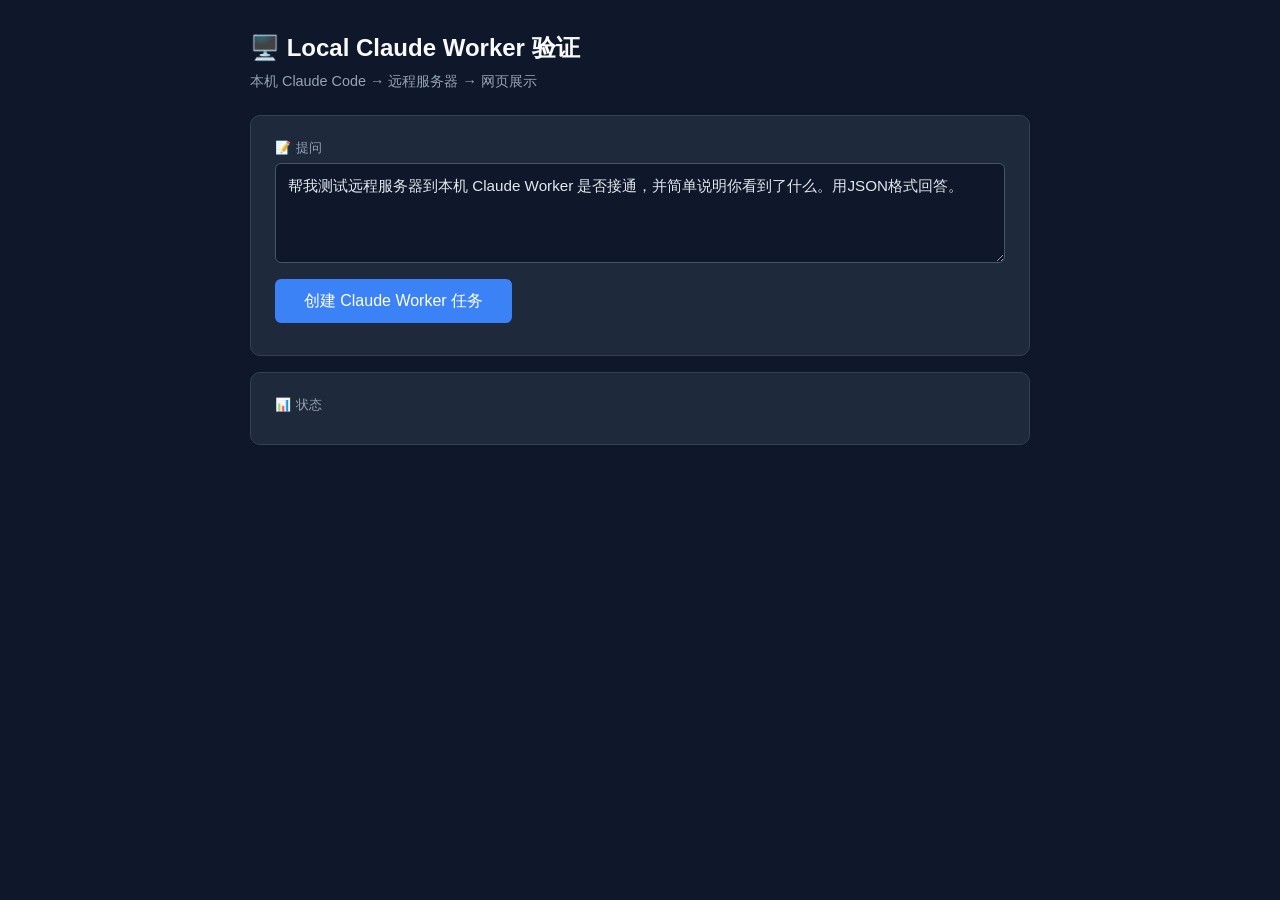
==== app/local-claude-check.html @ 052f6893 "Add local Claude worker verification page" ====
<!DOCTYPE html>
<html lang="zh-CN">
<head>
<meta charset="UTF-8">
<meta name="viewport" content="width=device-width, initial-scale=1.0">
<title>Local Claude Worker 验证</title>
<style>
  * { box-sizing: border-box; margin: 0; padding: 0; }
  body { font-family: -apple-system, 'Microsoft YaHei', sans-serif; background: #0f172a; color: #e2e8f0; min-height: 100vh; padding: 2rem; }
  .container { max-width: 780px; margin: 0 auto; }
  h1 { font-size: 1.5rem; margin-bottom: 0.5rem; color: #f8fafc; }
  .subtitle { color: #94a3b8; margin-bottom: 1.5rem; font-size: 0.9rem; }
  .card { background: #1e293b; border: 1px solid #334155; border-radius: 10px; padding: 1.5rem; margin-bottom: 1rem; }
  textarea { width: 100%; min-height: 100px; background: #0f172a; border: 1px solid #475569; color: #e2e8f0; padding: 0.75rem; border-radius: 6px; font-size: 0.95rem; resize: vertical; font-family: inherit; }
  button { background: #3b82f6; color: #fff; border: none; padding: 0.7rem 1.8rem; border-radius: 6px; font-size: 1rem; cursor: pointer; margin-top: 0.75rem; transition: background .15s; }
  button:hover { background: #2563eb; }
  button:disabled { background: #475569; cursor: not-allowed; }
  .status-pending { color: #fbbf24; }
  .status-claimed { color: #60a5fa; }
  .status-succeeded { color: #34d399; }
  .status-failed { color: #f87171; }
  .status-running { color: #a78bfa; }
  .result-box { background: #0f172a; border: 1px solid #334155; border-radius: 6px; padding: 1rem; white-space: pre-wrap; font-size: 0.9rem; line-height: 1.6; max-height: 400px; overflow-y: auto; }
  .badge { display: inline-block; padding: 0.2rem 0.6rem; border-radius: 4px; font-size: 0.8rem; font-weight: 600; }
  .badge-ok { background: #065f46; color: #34d399; }
  .badge-err { background: #7f1d1d; color: #f87171; }
  .badge-info { background: #1e3a5f; color: #60a5fa; }
  .section-label { font-size: 0.8rem; color: #94a3b8; text-transform: uppercase; letter-spacing: 0.05em; margin-bottom: 0.4rem; }
  .hidden { display: none; }
  .pass-banner { background: #065f46; border: 2px solid #34d399; color: #d1fae5; padding: 1.2rem; border-radius: 10px; text-align: center; font-size: 1.2rem; font-weight: 700; margin-bottom: 1rem; }
  .error-banner { background: #7f1d1d; border: 2px solid #f87171; color: #fecaca; padding: 1rem; border-radius: 10px; margin-bottom: 1rem; }
  .log-line { font-size: 0.8rem; color: #94a3b8; padding: 0.15rem 0; }
</style>
</head>
<body>
<div class="container">
  <h1>🖥️ Local Claude Worker 验证</h1>
  <p class="subtitle">本机 Claude Code → 远程服务器 → 网页展示</p>

  <div id="passBanner" class="pass-banner hidden">✅ Local Claude Worker 已跑通</div>
  <div id="errorBanner" class="error-banner hidden"></div>

  <div class="card">
    <div class="section-label">📝 提问</div>
    <textarea id="question">帮我测试远程服务器到本机 Claude Worker 是否接通，并简单说明你看到了什么。用JSON格式回答。</textarea>
    <button id="btnCreate" onclick="createJob()">创建 Claude Worker 任务</button>
    <div id="createInfo" style="margin-top:0.5rem;font-size:0.85rem;"></div>
  </div>

  <div class="card" id="statusCard">
    <div class="section-label">📊 状态</div>
    <div id="logArea"></div>
    <div id="resultArea"></div>
  </div>
</div>

<script>
const SERVER = '';
let pollTimer = null;

function log(msg) {
  const area = document.getElementById('logArea');
  area.innerHTML += `<div class="log-line">[${new Date().toLocaleTimeString()}] ${msg}</div>`;
}

async function createJob() {
  const btn = document.getElementById('btnCreate');
  const question = document.getElementById('question').value.trim();
  if (!question) return;

  btn.disabled = true;
  document.getElementById('passBanner').classList.add('hidden');
  document.getElementById('errorBanner').classList.add('hidden');
  document.getElementById('resultArea').innerHTML = '';
  document.getElementById('logArea').innerHTML = '';
  document.getElementById('createInfo').innerHTML = '';

  log('创建任务...');
  try {
    const resp = await fetch(SERVER + '/api/local-agent/jobs', {
      method: 'POST',
      headers: { 'Content-Type': 'application/json' },
      body: JSON.stringify({ user_id: 'default_user', task_type: 'deep_reasoning', question: question, context: { source: 'web_verify' } })
    });
    const data = await resp.json();
    if (!data.job_id) { log('❌ 创建失败: ' + JSON.stringify(data)); btn.disabled = false; return; }

    document.getElementById('createInfo').innerHTML = `Job ID: <code>${data.job_id}</code> — 等待本机 Worker 处理...`;
    log('✅ 任务已创建: ' + data.job_id);
    log('⏳ 轮询中...');
    pollJob(data.job_id);
  } catch(e) {
    log('❌ 请求失败: ' + e.message);
    btn.disabled = false;
  }
}

async function pollJob(jobId) {
  if (pollTimer) clearTimeout(pollTimer);

  try {
    const resp = await fetch(SERVER + '/api/local-agent/jobs/' + jobId);
    const data = await resp.json();
    const status = data.status;

    if (status === 'pending') {
      log('⏳ pending — 等待 Worker 拉取...');
      pollTimer = setTimeout(() => pollJob(jobId), 2000);
    } else if (status === 'claimed') {
      log('🔄 claimed — Worker 已拉取，Claude 推理中...');
      pollTimer = setTimeout(() => pollJob(jobId), 3000);
    } else if (status === 'succeeded') {
      log('✅ succeeded — 推理完成！');
      showResult(data, true);
      document.getElementById('btnCreate').disabled = false;
    } else if (status === 'failed') {
      log('❌ failed — ' + (data.error || '未知错误'));
      showResult(data, false);
      document.getElementById('btnCreate').disabled = false;
    } else {
      log('🔄 ' + status + ' — 继续轮询...');
      pollTimer = setTimeout(() => pollJob(jobId), 3000);
    }
  } catch(e) {
    log('⚠️ 轮询异常: ' + e.message + '，2秒后重试...');
    pollTimer = setTimeout(() => pollJob(jobId), 3000);
  }
}

function showResult(data, success) {
  const area = document.getElementById('resultArea');
  const r = data.result || {};
  let html = '';

  if (success) {
    document.getElementById('passBanner').classList.remove('hidden');
  } else {
    const banner = document.getElementById('errorBanner');
    banner.textContent = '❌ 任务失败: ' + (data.error || '未知错误');
    banner.classList.remove('hidden');
  }

  html += `<div style="margin-top:1rem;"><span class="badge ${success ? 'badge-ok' : 'badge-err'}">${data.status}</span> <span class="badge badge-info">${data.job_id}</span></div>`;

  if (r.answer) {
    html += `<div class="section-label" style="margin-top:1rem;">💬 回答</div>`;
    html += `<div class="result-box">${escapeHtml(r.answer)}</div>`;
  }
  if (r.summary) {
    html += `<div class="section-label" style="margin-top:0.8rem;">📋 摘要</div>`;
    html += `<div class="result-box">${escapeHtml(r.summary)}</div>`;
  }
  if (r.next_actions && r.next_actions.length) {
    html += `<div class="section-label" style="margin-top:0.8rem;">➡️ 下一步建议</div>`;
    html += '<ul style="padding-left:1.5rem;">';
    r.next_actions.forEach(a => { html += `<li>${escapeHtml(a)}</li>`; });
    html += '</ul>';
  }
  if (r.memory_updates && r.memory_updates.length) {
    html += `<div class="section-label" style="margin-top:0.8rem;">🧠 建议写入记忆</div>`;
    r.memory_updates.forEach(m => {
      html += `<div class="result-box" style="margin-bottom:0.5rem;">`;
      html += `<strong>目标:</strong> ${escapeHtml(m.target)}<br>`;
      html += `<strong>内容:</strong> ${escapeHtml(m.content)}<br>`;
      html += `<strong>原因:</strong> ${escapeHtml(m.reason)}`;
      html += `</div>`;
    });
  }
  if (r.confidence) {
    html += `<div class="section-label" style="margin-top:0.8rem;">🎯 置信度: ${escapeHtml(r.confidence)}</div>`;
  }
  if (r.warnings && r.warnings.length) {
    html += `<div class="section-label" style="margin-top:0.8rem;">⚠️ 警告</div>`;
    html += '<ul style="padding-left:1.5rem;">';
    r.warnings.forEach(w => { html += `<li>${escapeHtml(w)}</li>`; });
    html += '</ul>';
  }

  area.innerHTML = html;
}

function escapeHtml(text) {
  const div = document.createElement('div');
  div.textContent = text;
  return div.innerHTML;
}
</script>
</body>
</html>
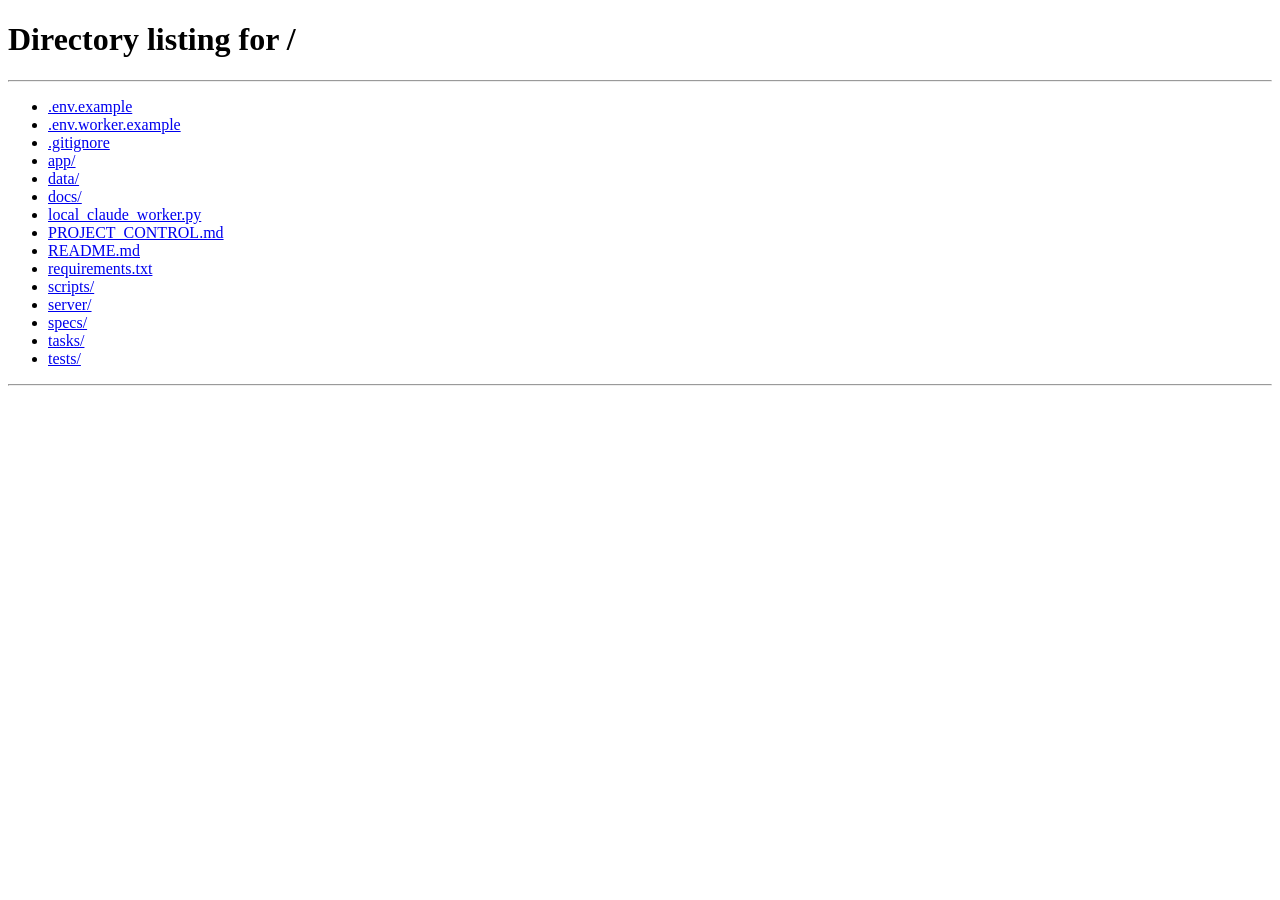
==== commit 2b1a90f8: "Redesign frontend: Personal AI Workbench with default Claude Worker - Three-panel dark console layou" ====
--- a/app/local-claude-check.html
+++ b/app/local-claude-check.html
@@ -2,8 +2,9 @@
 <html lang="zh-CN">
 <head>
 <meta charset="UTF-8">
+<meta http-equiv="refresh" content="0;url=/" />
 <meta name="viewport" content="width=device-width, initial-scale=1.0">
-<title>Local Claude Worker 验证</title>
+<title>Local Claude Worker 验证 · 已迁移</title>
 <style>
   * { box-sizing: border-box; margin: 0; padding: 0; }
   body { font-family: -apple-system, 'Microsoft YaHei', sans-serif; background: #0f172a; color: #e2e8f0; min-height: 100vh; padding: 2rem; }
